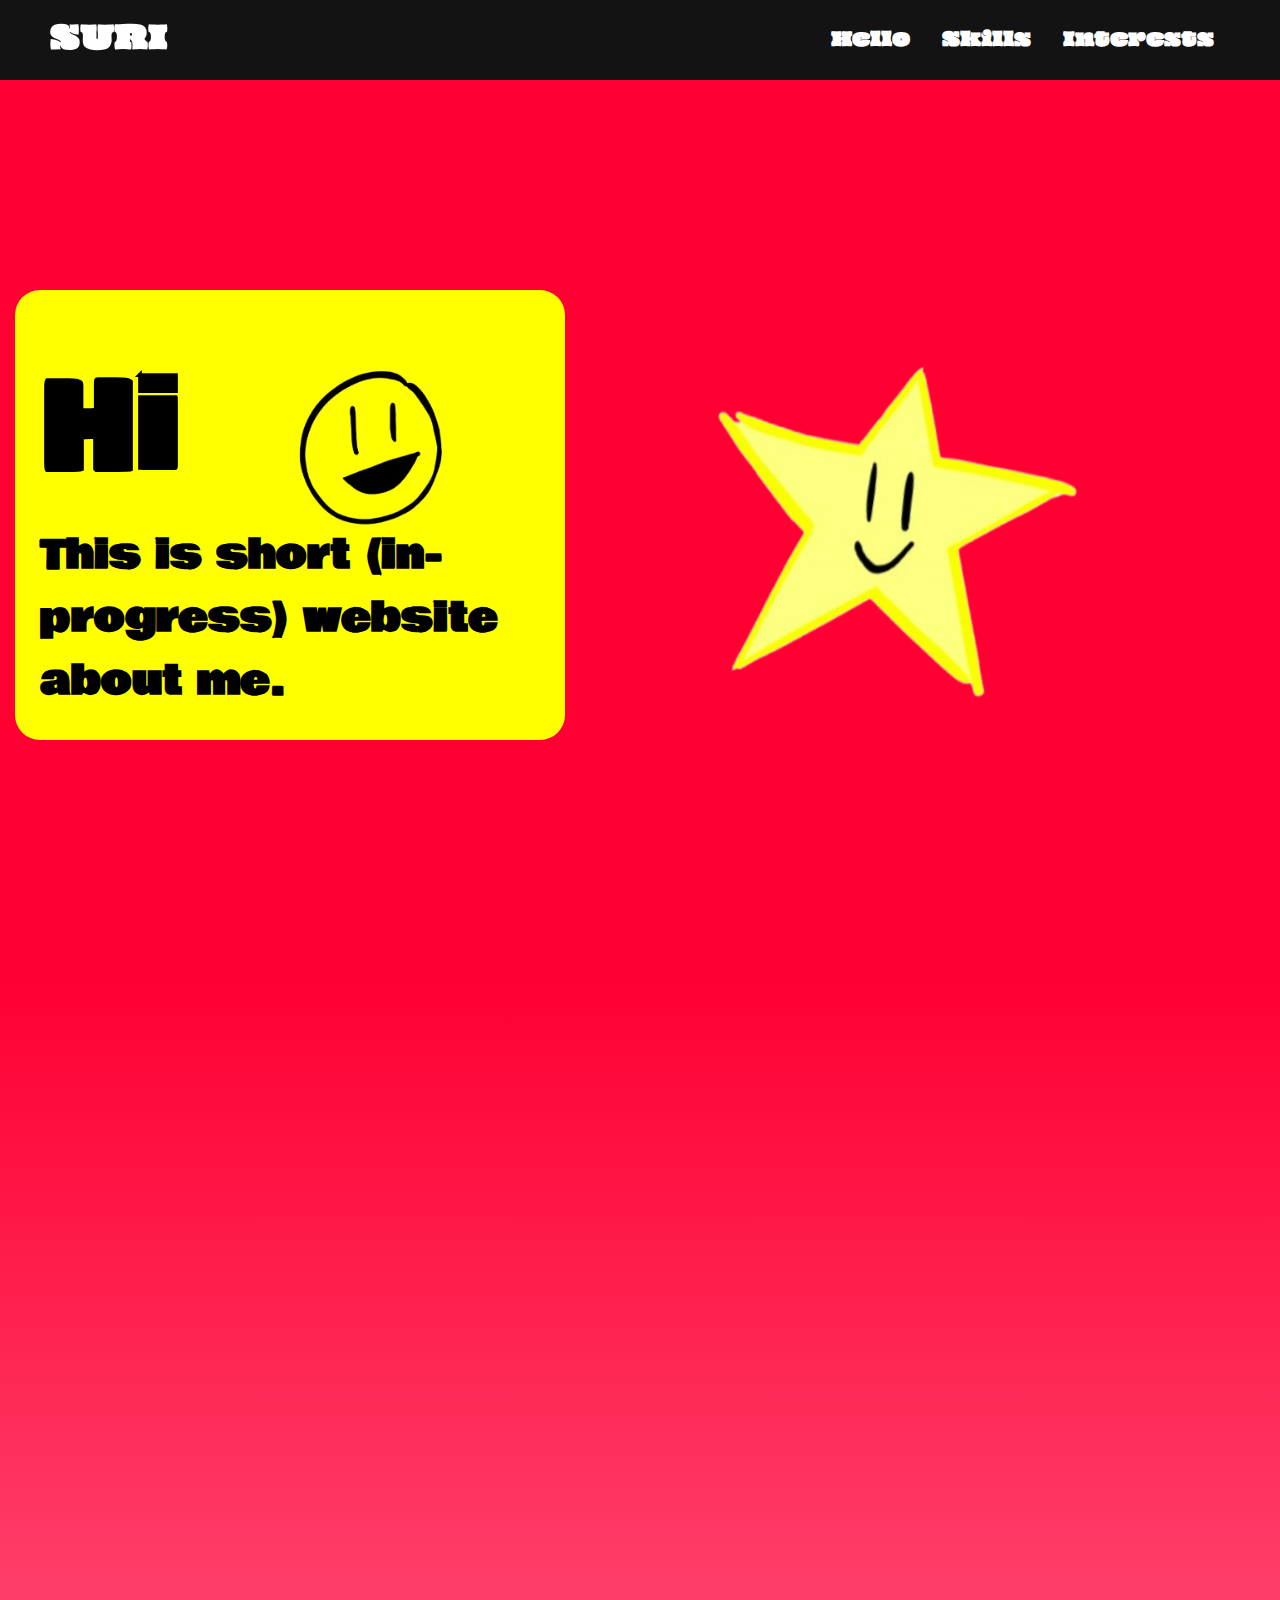
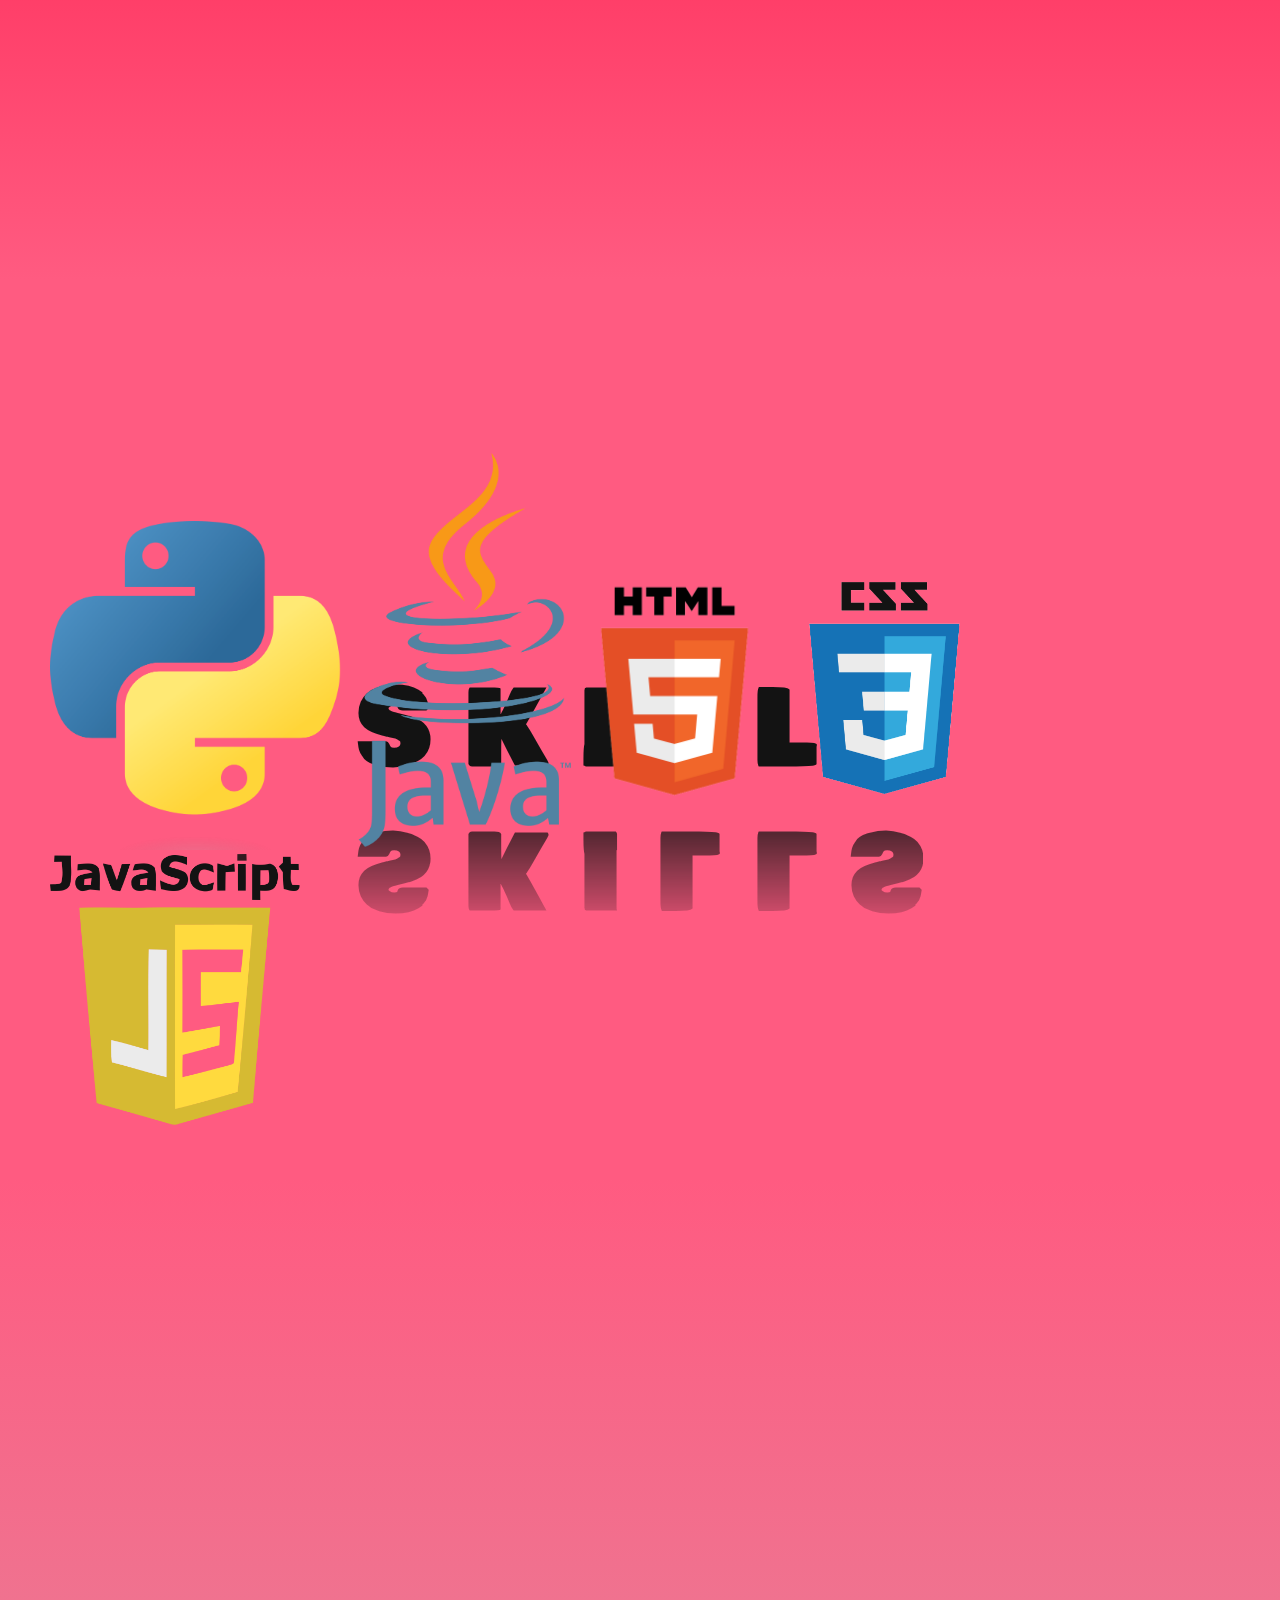
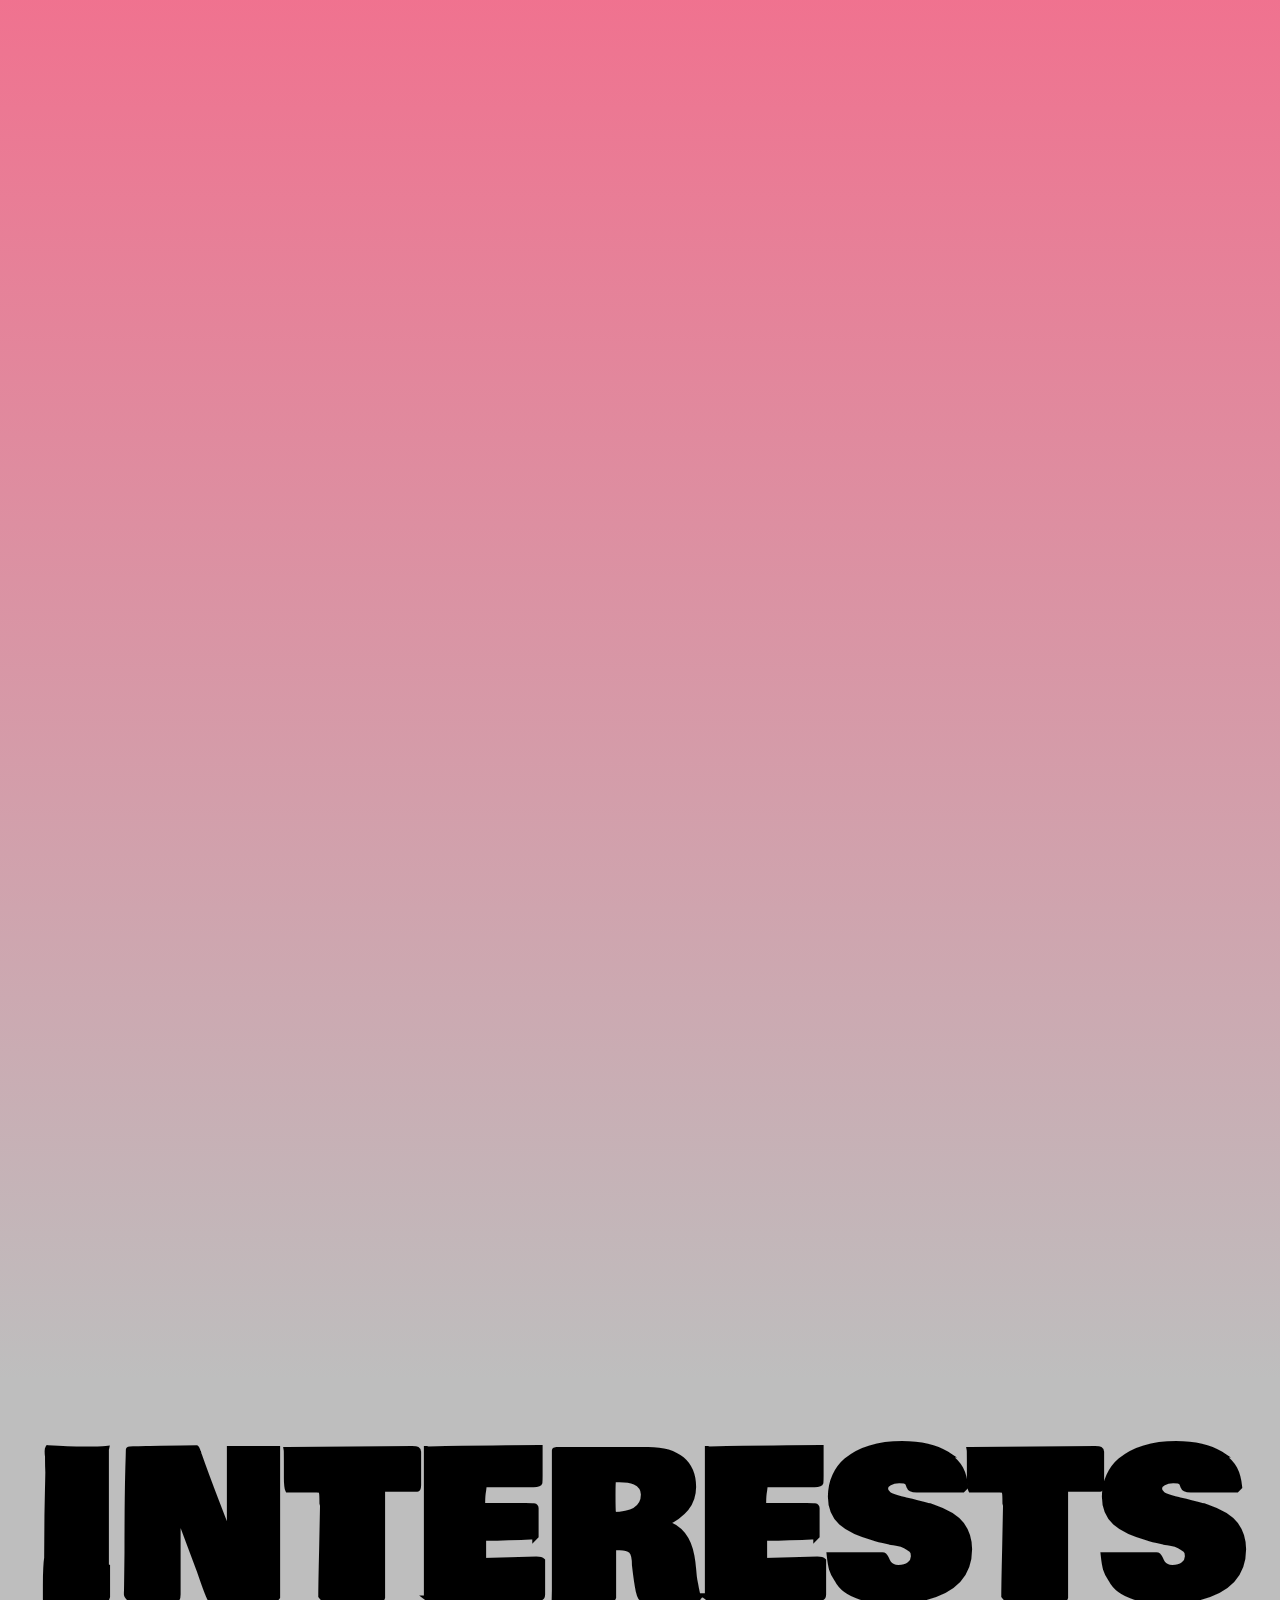
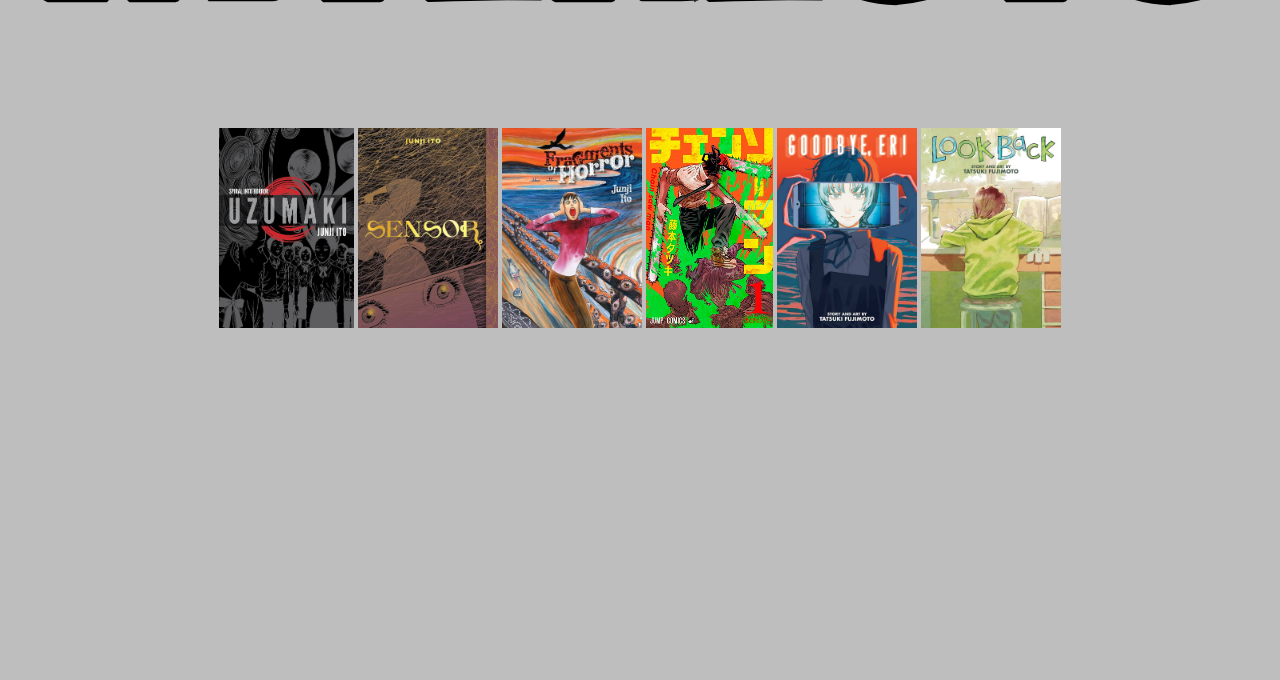
==== index.html @ 4de98cca "Add files via upload" ====
<!DOCTYPE html>
<html lang="en">
<head>
    <meta charset="UTF-8">
    <meta name="viewport" content="width=device-width, initial-scale=1.0">
    <title>Suri Tian</title>
    
    <link rel="stylesheet" href="styles.css">
    <link rel="preconnect" href="https://fonts.googleapis.com">
    <link rel="preconnect" href="https://fonts.gstatic.com" crossorigin>
    <link href="https://fonts.googleapis.com/css2?family=Oi&display=swap" rel="stylesheet">

    <link rel="preconnect" href="https://fonts.googleapis.com">
    <link rel="preconnect" href="https://fonts.gstatic.com" crossorigin>
    <link href="https://fonts.googleapis.com/css2?family=Bowlby+One&family=Oi&display=swap" rel="stylesheet">

    <link rel="">

</head>
<body>
    <nav class="navbar">
        <div class="navbar__container">
            <a href="#Hello" id="navbar__logo">SURI</a>
            <div class="navbar__toggle" id="mobile-menu">
                <span class="bar"></span>
                <span class="bar"></span>
                <span class="bar"></span>
            </div>
            <ul class="navbar__menu">
                <li class="navbar__item">
                    <a href="#Hello" class="navbar__links">Hello</a>
                </li>
                <li class="navbar__item">
                    <a href="#Skills" class="navbar__links">Skills</a>
                </li>
                <li class="navbar__item">
                    <a href="#Interests" class="navbar__links">Interests</a>
                </li>
                <!--<li class="navbar__btn">
                    <a href="/" class="button"> Sign Up </a>
                </li>-->
            </ul>
        </div>
    </nav>

    <!--- Hero Section -->
    <div class="main">
        <!--<div class="main__container">
            <div class="main__content">
                <h1>SURI TIAN</h1>
                <h2>Technology</h2>
                <p>See what makes that thing different.</p>
                <button class="mainbtn"><a href="/"> Get Started</a></button>
            </div>
            <div class="main__img--container">
                <img src="images/pic1.svg" alt="pic" id="main__img">
            </div>
        </div>-->
        
        <section class="section" id="Hello">
            <div id="about-me">
                <h1>Hi</h1>
                <h6>This is short (in-progress) website about me.</h6>
                <img id="smiley" src="./images/Smiley.png" style="height:200px;">
            </div>

            <!--<div id="my-picture">
                <img id="starry" src="./images/starry.png">
            </div>-->

            <img id="my-picture2" src="./images/coloredstar.png">
        </section>

        <section class="transition" id="transition-1">
        </section>

        <section class="section" id="Skills">
            <div class="header">
                <div class="waviy">
                    <span style="--i:1">S</span>
                    <span style="--i:2">K</span>
                    <span style="--i:3">I</span>
                    <span style="--i:4">L</span>
                    <span style="--i:5">L</span>
                    <span style="--i:6">S</span>
                </div>
            </div>

            <div id="logos">
                <img id="one" src="./images/Python.png" alt="Python Logo" style="width: 300px;">
                <img id="two" src="./images/Java.png" alt="Java Logo" style="height: 400px;">
                <img id="three" src="./images/HTML.png" alt="HTML and CSS Logo" style="width:200px;">
                <img id="four" src="./images/CSS.png" alt="HTML and CSS Logo" style="width:200px;">
                <img id="five" src="./images/Javascript.png" alt="Javascript Logo" style="width:250px;">
            </div>

        </section>

        <section class="transition" id="transition-2">
        </section>

        <section class="section" id="Interests">
            <div class="header2">
                <h1>INTERESTS</h1>
            </div>

            <div id="manga">
                <img src="./images/Uzumaki.jpg" style="height: 200px;">
                <img src="./images/Sensor.jpg" style="height: 200px;">
                <img src="./images/Fragments of Horror.jpg" style="height: 200px;">
                <img src="./images/Chainsawman.jpg" style="height: 200px;">
                <img src="./images/Goodbye, Eri.jpg" style="height: 200px;">
                <img src="./images/Look Back.jpg" style="height: 200px;">  
            </div>
        </section>
    </div>

    <script src="app.js"></script>
</body>
</html>
---- styles.css ----
* {
    box-sizing: border-box;
    margin: 0;
    padding: 0;
}

.navbar {
    background: #131313;
    height: 80px;
    display: flex;
    justify-content: center;
    align-items: center;
    font-size: 1.2rem;
    position: sticky;
    top: 0;
    z-index: 999; /*3d stacking*/
    font-family: 'Oi', 'Bowlby One',sans-serif;
}

.navbar__container {
    display: flex;
    justify-content: space-between;
    height: 80px;
    z-index: 1;
    width: 100%;
    max-width: 1300px;
    margin: 0 auto;
    padding: 0 50px; /*first up/down, right/left*/
}

#navbar__logo {
    background-color: #fff;
    /*background-image: linear-gradient(to top, #ff0844 0%, #ffb199 100%);*/
    background-size: 100%;
    -webkit-background-clip: text;
    -moz-background-clip: text;
    -webkit-text-fill-color: transparent;
    -moz-text-fill-color: transparent;
    display: flex;
    align-items: center;
    cursor: pointer;
    text-decoration: none;
    font-size: 2rem;
}

.fa-gem {
    margin-right: 0.5rem;
}

.navbar__menu {
    display: flex;
    align-items: center;
    list-style: none;
    text-align: center;
}

.navbar__item {
    height: 80px;
}

.navbar__links {
    color: #fff;
    display: flex;
    align-items: center;
    justify-content: center;
    text-decoration: none;
    padding: 0 1rem;
    height: 100%;
}

.navbar__btn {
    display: flex;
    justify-content: center;
    align-items: center;
    padding: 0 1rem;
    width: 100%;
}

.button {
    display: flex;
    justify-content: center;
    align-items: center;
    text-decoration: none;
    padding: 10px 20px;
    height: 100%;
    width: 100%;
    border: none;
    outline: none;
    border-radius: 4px;
    background: #f77062;
    color: #fff;
}

.button:hover { /*KNOW TO USE THIS, COULD BE USEFUL*/
    background: #4837ff;
    transition: all 0.3s ease;
}

.navbar__links:hover {
    color:#f77062;
    transition: all 0.3s ease;
}

@media screen and (max-width: 960px) { /*second part is when it happens*/
    .navbar__container {
        display: flex;
        justify-content: space-between;
        height: 80px;
        z-index: 1;
        width: 100%;
        max-width: 1300px;
        padding: 0;
    }

    .navbar__menu {
        display: grid;
        grid-template-columns: auto;
        margin: 0;
        width: 100%;
        position: absolute;
        /*top: -1000px;
        opacity: 0;*/
        transition: all 0.5s ease;
        height: 50vh;
        z-index: -1; 
        background: #131313;
    }

    .navbar__menu.active{
        background: #131313;
        top: 100%;
        opacity: 1;
        transition: all 0.5s ease;
        z-index: 99;
        height: 50vh;
        font-size: 1.6rem;
    }

    #navbar__logo {
        padding-left: 25px;
    }

    .navbar__toggle.bar{
        width: 25px;
        height: 3px;
        margin: 5px auto;
        transition: all 0.3s ease-in-out;
        background: #fff;
    }

    .navbar__item{
        width: 100%;
    }

    .navbar__links{
        text-align: center;
        padding: 2rem;
        width: 100%;
        display: table;
    }

    #mobile-menu {
        position: absolute;
        top: 20%;
        right: 5%;
        transform: translate(5%, 20%);
    }

    .navbar__btn {
        padding-bottom: 2rem;
    }

    .button{
        display: flex;
        justify-content: center;
        align-items: center;
        width: 80%;
        margin: 0;
    }

    .navbar__toggle .bar{
        display: block;
        cursor: pointer;
    }

    #mobile-menu.is-active .bar:nth-child(2) {
        opacity: 0;
    }

    #mobile-menu.is-active .bar:nth-child(1) {
        tranform: translateY(8px) rotate(45deg);
    }

    #mobile-menu.is-active .bar:nth-child(3) {
        tranform: translateY(-8px) rotate(-45deg);
    }
}

.section {
    height: 100vh;
    display: flex;
    justify-content: center;
    align-items: center;
}

.section-inner {
    padding: 3rem;
}

#Hello {
    background: #ff0033;
}

#Skills {
    background: #ff5b81;
}

#Interests {
    background: #bebebe;
}


.transition {
    height: 100vh;
}

#transition-1 {
    background: linear-gradient(#ff0033, #ff5b81);
}

#transition-2 {
    height:200vh;
    background: linear-gradient(#ff5b81, #bebebe);
}

#about-me {
    font-family: 'Bowlby One', sans-serif;
    position: relative;
    border-radius: 25px;
    padding: 45px;
    padding-left: 25px;
    width: 550px;
    height: 450px;
    border: 0px;
    background-color: yellow;
    right: 350px;
    bottom: 15px;
    font-size: 60px;
    cursor: pointer; /*is this needed?*/
    -webkit-transition-property: all;
    -webkit-transition-duration: 0.3s;
    -webkit-animation-timing-function: ease;
}

#about-me:hover {
    transform: scale(1.2);
}

.header {
    font-family: 'Bowlby One';
    font-size: 100px;
}

#my-picture {
    position: absolute;
    right: 250px;
    height: 500px;
    width: 300px; 
    border-radius: 20px;
    background-color: #fff;
    transform: rotate(10deg);
    cursor: pointer; /*is this needed?*/
    -webkit-transition-property: all;
    -webkit-transition-duration: 0.3s;
    -webkit-animation-timing-function: ease;
}

#my-picture:hover {
    transform: scale(1.2);
}

#my-picture2 {
    position: absolute;
    right: 200px;
    height: 400px;
    width: 400px; 
    transform: rotate(10deg);
    cursor: pointer; /*is this needed?*/
    -webkit-transition-property: all;
    -webkit-transition-duration: 0.3s;
    -webkit-animation-timing-function: ease;
}

#my-picture2:hover {
    transform: scale(1.2);
}

#logos{
    position: absolute;
    top: 2000px;
    padding:50px;
}

#smiley {
    position:relative;
    bottom: 350px;
    left:200px;
}

#starry {
    position:absolute;
    right:-90px;
    height: 390px;
    bottom:50px;
}

#one{
    -webkit-transition-property: all;
    -webkit-transition-duration: 0.3s;
    -webkit-animation-timing-function: ease;
}

#one:hover {
    transform: scale(1.2);
}

#two{
    -webkit-transition-property: all;
    -webkit-transition-duration: 0.3s;
    -webkit-animation-timing-function: ease;
}

#two:hover {
    transform: scale(1.2);
}

#three{
    -webkit-transition-property: all;
    -webkit-transition-duration: 0.3s;
    -webkit-animation-timing-function: ease;
}

#three:hover {
    transform: scale(1.2);
}

#four{
    -webkit-transition-property: all;
    -webkit-transition-duration: 0.3s;
    -webkit-animation-timing-function: ease;
}

#four:hover {
    transform: scale(1.2);
}

#five{
    -webkit-transition-property: all;
    -webkit-transition-duration: 0.3s;
    -webkit-animation-timing-function: ease;
}

#five:hover {
    transform: scale(1.2);
}

.waviy{
    position:relative;
    -webkit-box-reflect: below -20px linear-gradient(transparent, rgba(0,0,0.2));
    font-weight: bolder;
}

.waviy span{
    position:relative;
    display:inline-block;
    color: #131313;
    text-transform: uppercase;
    animation: waviy 1s infinite;
    animation-delay: calc(.1s*var(--i));
}

@keyframes waviy {
    0%,40%,100%{
        transform: translateY(0);
    } 
    20%{
        transform: translateY(-20px);
    }
}

#manga {
    position: absolute;
}

.header2 {
    font-family: 'Bowlby One';
    font-size: 100px;
    position: relative;
    bottom:300px;
}
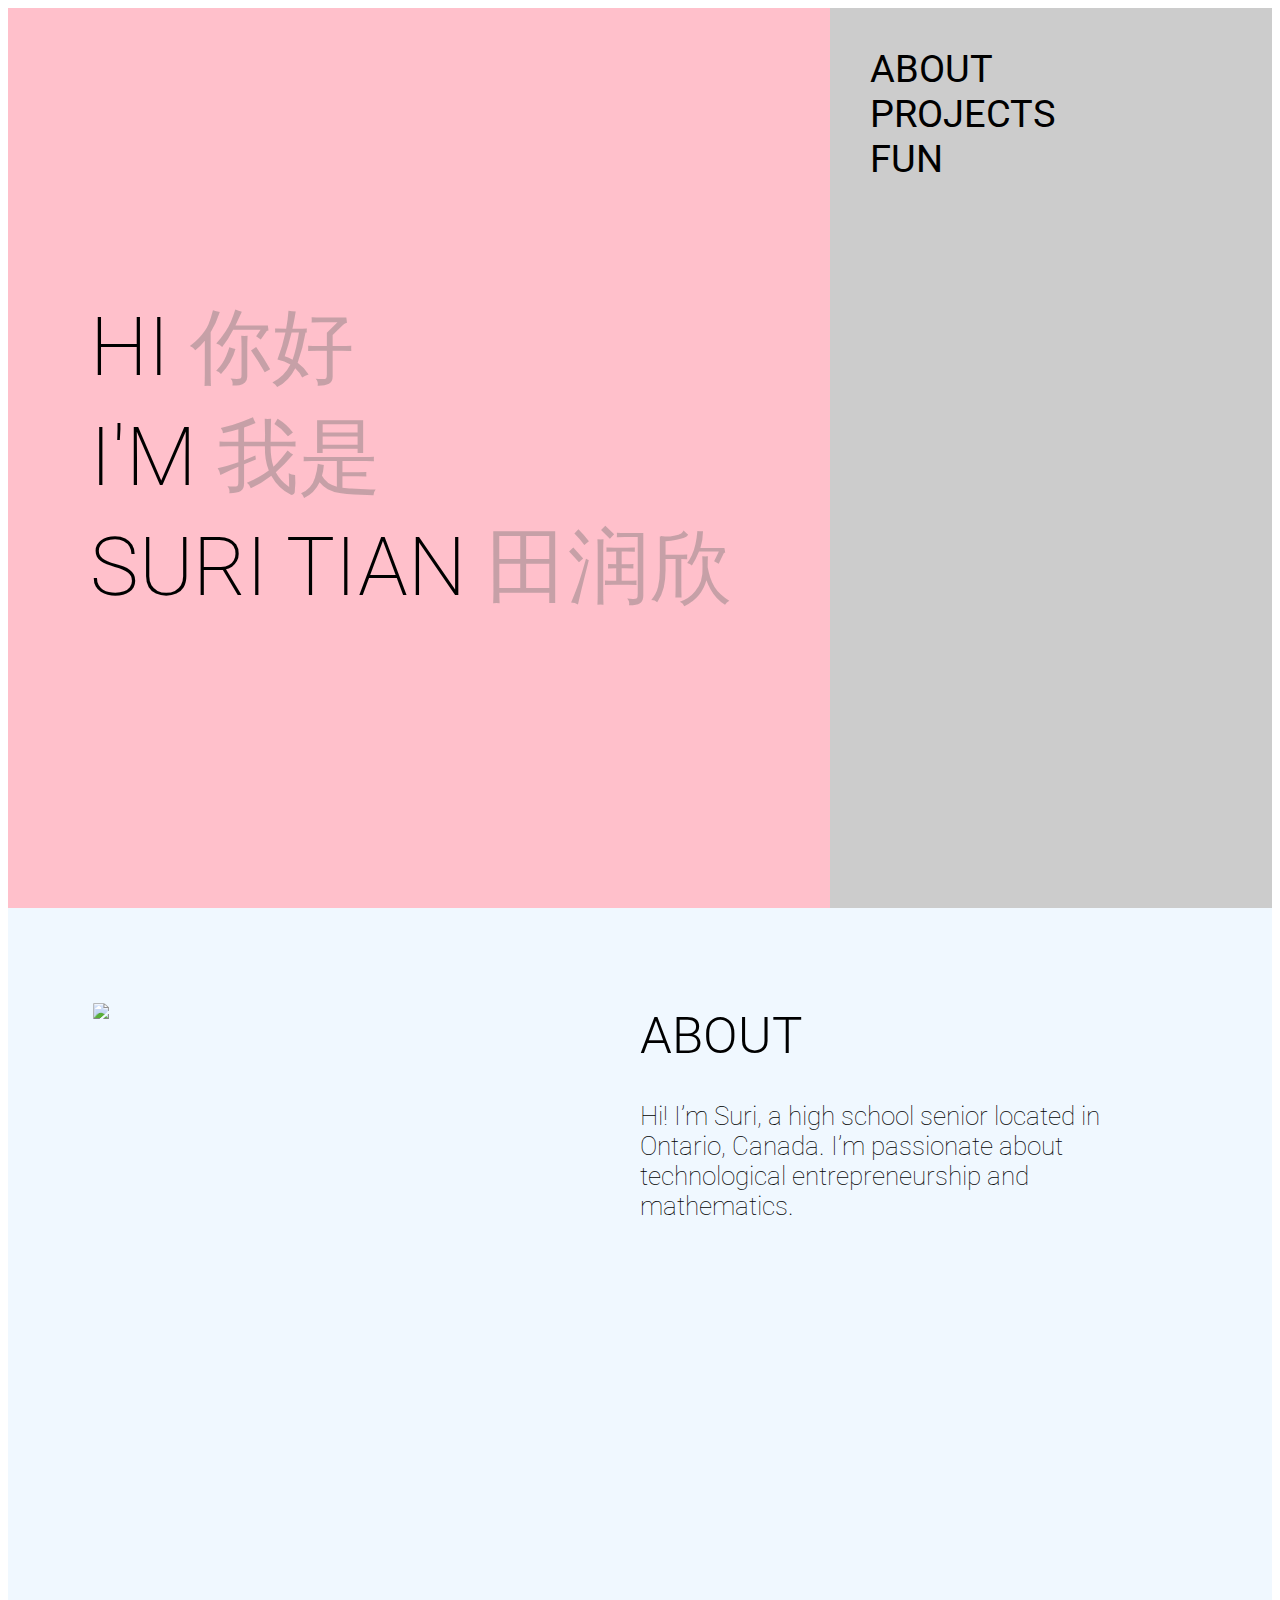
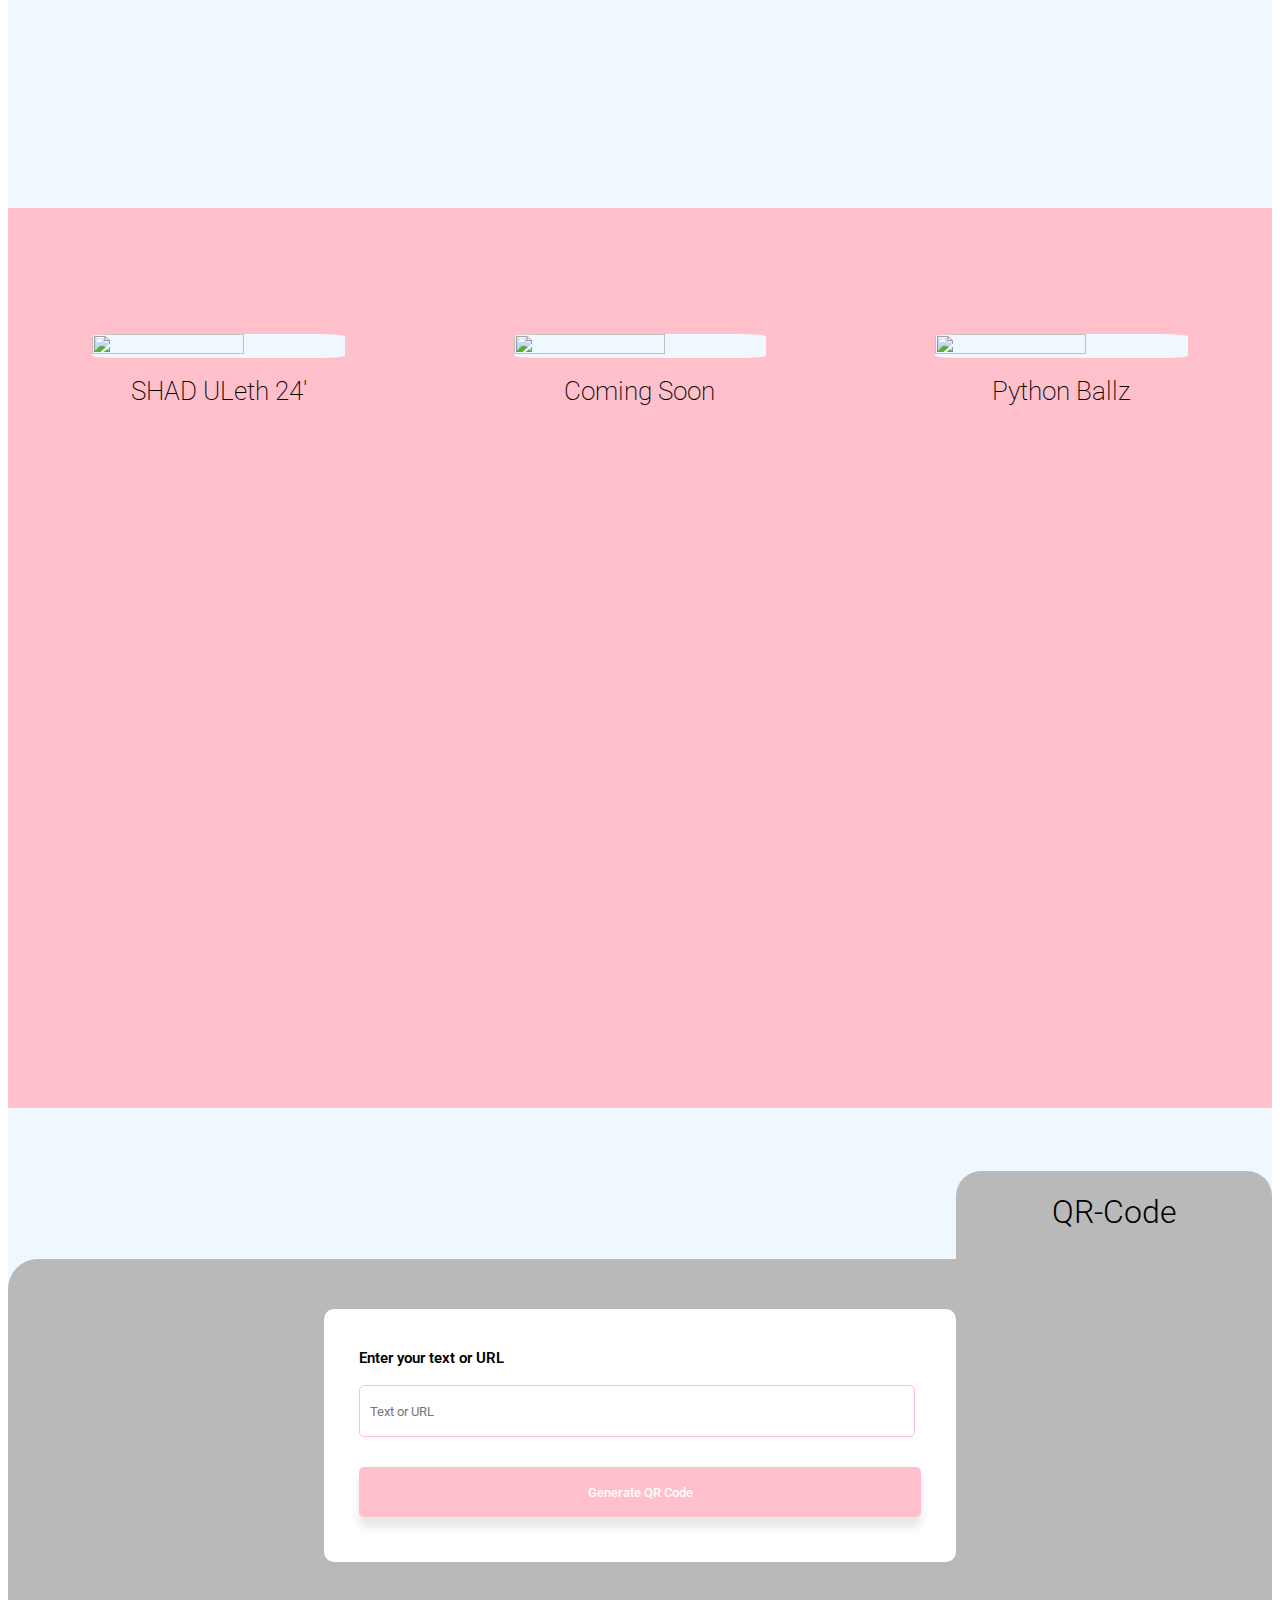
==== commit 523d3bbd: "Add files via upload" ====
--- a/index.html
+++ b/index.html
@@ -4,117 +4,101 @@
     <meta charset="UTF-8">
     <meta name="viewport" content="width=device-width, initial-scale=1.0">
     <title>Suri Tian</title>
-    
-    <link rel="stylesheet" href="styles.css">
-    <link rel="preconnect" href="https://fonts.googleapis.com">
-    <link rel="preconnect" href="https://fonts.gstatic.com" crossorigin>
-    <link href="https://fonts.googleapis.com/css2?family=Oi&display=swap" rel="stylesheet">
+    <link rel="stylesheet" href="style.css">
 
     <link rel="preconnect" href="https://fonts.googleapis.com">
     <link rel="preconnect" href="https://fonts.gstatic.com" crossorigin>
-    <link href="https://fonts.googleapis.com/css2?family=Bowlby+One&family=Oi&display=swap" rel="stylesheet">
-
-    <link rel="">
-
+    <link href="https://fonts.googleapis.com/css2?family=Bowlby+One&family=Oi&family=Poppins:ital,wght@0,100;0,200;0,300;0,400;0,500;0,600;0,700;0,800;0,900;1,100;1,200;1,300;1,400;1,500;1,600;1,700;1,800;1,900&family=Roboto:ital,wght@0,100;0,300;0,400;0,500;0,700;0,900;1,100;1,300;1,400;1,500;1,700;1,900&display=swap" rel="stylesheet">
 </head>
 <body>
-    <nav class="navbar">
-        <div class="navbar__container">
-            <a href="#Hello" id="navbar__logo">SURI</a>
-            <div class="navbar__toggle" id="mobile-menu">
-                <span class="bar"></span>
-                <span class="bar"></span>
-                <span class="bar"></span>
-            </div>
-            <ul class="navbar__menu">
-                <li class="navbar__item">
-                    <a href="#Hello" class="navbar__links">Hello</a>
+    <div class="row" id="intro">
+        <div class="column left" id="intro-text">
+            <h1>HI <span class="chinese">你好</span><br>I'M <span class="chinese">我是</span><br>SURI TIAN <span class="chinese">田润欣</span></h1>
+        </div>
+        
+        <div class="column right" id="intro-menu">
+            <ul>
+                <li>
+                    <a href="#about-me">ABOUT</a>
                 </li>
-                <li class="navbar__item">
-                    <a href="#Skills" class="navbar__links">Skills</a>
+                <li>
+                    <a href="#projects">PROJECTS</a>
                 </li>
-                <li class="navbar__item">
-                    <a href="#Interests" class="navbar__links">Interests</a>
+                <li>
+                    <a href="#fun">FUN</a>
                 </li>
-                <!--<li class="navbar__btn">
-                    <a href="/" class="button"> Sign Up </a>
-                </li>-->
             </ul>
         </div>
-    </nav>
-
-    <!--- Hero Section -->
-    <div class="main">
-        <!--<div class="main__container">
-            <div class="main__content">
-                <h1>SURI TIAN</h1>
-                <h2>Technology</h2>
-                <p>See what makes that thing different.</p>
-                <button class="mainbtn"><a href="/"> Get Started</a></button>
-            </div>
-            <div class="main__img--container">
-                <img src="images/pic1.svg" alt="pic" id="main__img">
-            </div>
-        </div>-->
-        
-        <section class="section" id="Hello">
-            <div id="about-me">
-                <h1>Hi</h1>
-                <h6>This is short (in-progress) website about me.</h6>
-                <img id="smiley" src="./images/Smiley.png" style="height:200px;">
-            </div>
-
-            <!--<div id="my-picture">
-                <img id="starry" src="./images/starry.png">
-            </div>-->
-
-            <img id="my-picture2" src="./images/coloredstar.png">
-        </section>
-
-        <section class="transition" id="transition-1">
-        </section>
-
-        <section class="section" id="Skills">
-            <div class="header">
-                <div class="waviy">
-                    <span style="--i:1">S</span>
-                    <span style="--i:2">K</span>
-                    <span style="--i:3">I</span>
-                    <span style="--i:4">L</span>
-                    <span style="--i:5">L</span>
-                    <span style="--i:6">S</span>
-                </div>
-            </div>
-
-            <div id="logos">
-                <img id="one" src="./images/Python.png" alt="Python Logo" style="width: 300px;">
-                <img id="two" src="./images/Java.png" alt="Java Logo" style="height: 400px;">
-                <img id="three" src="./images/HTML.png" alt="HTML and CSS Logo" style="width:200px;">
-                <img id="four" src="./images/CSS.png" alt="HTML and CSS Logo" style="width:200px;">
-                <img id="five" src="./images/Javascript.png" alt="Javascript Logo" style="width:250px;">
-            </div>
-
-        </section>
-
-        <section class="transition" id="transition-2">
-        </section>
-
-        <section class="section" id="Interests">
-            <div class="header2">
-                <h1>INTERESTS</h1>
-            </div>
-
-            <div id="manga">
-                <img src="./images/Uzumaki.jpg" style="height: 200px;">
-                <img src="./images/Sensor.jpg" style="height: 200px;">
-                <img src="./images/Fragments of Horror.jpg" style="height: 200px;">
-                <img src="./images/Chainsawman.jpg" style="height: 200px;">
-                <img src="./images/Goodbye, Eri.jpg" style="height: 200px;">
-                <img src="./images/Look Back.jpg" style="height: 200px;">  
-            </div>
-        </section>
     </div>
 
-    <script src="app.js"></script>
+    <div class="about-me" id="about-me">
+        <div class="about-me-content one">
+            <img id="pink-door" src="/img/pink-door.png">
+        </div>
+
+        <div class="about-me-content two" id="about-me-text">
+            <h1>ABOUT</h1>
+            <h2>Hi! I’m Suri, a high school senior located in Ontario, Canada. I’m passionate about technological entrepreneurship and mathematics.</h2>
+        </div>
+
+        <div class="collections"></div>
+    </div>
+
+    <div class="projects" id="projects">
+        <div class="project-type zephyrblade">
+            <img id="project-img" src="/img/pink-turbine-1.jpg">
+            <h1>SHAD ULeth 24'</h1>
+        </div>
+        <div class="project-type video-game">
+            <img id="project-img" src="/img/loading.png">
+            <h1>Coming Soon</h1>
+        </div>
+        <div class="project-type ball">
+            <img id="project-img" src="/img/python.jfif">
+            <h1>Python Ballz</h1>
+        </div>
+    </div>
+
+    <div class="fun" id="fun">
+        <div class="folder-tag">
+            <h1>QR-Code</h1>
+        </div>
+
+        <div class="folder">
+            <div class="qr-code">
+                <p>Enter your text or URL</p>
+                <input type="text" placeholder="Text or URL" id="qrText">
+            
+                <div id="imgBox">
+                    <img src="" id="qrImage">
+                </div>
+            
+                <button onclick="generateQR()">Generate QR Code</button>
+            </div>
+        </div>
+
+
+
+
+        
+        <!--
+        <div class="qr-code">
+            <p>Enter your text or URL</p>
+            <input type="text" placeholder="Text or URL" id="qrText">
+        
+            <div id="imgBox">
+                <img src="" id="qrImage">
+            </div>
+        
+            <button onclick="generateQR()">Generate QR Code</button>
+        
+        </div>
+        <div class="to-do-list"></div>
+        -->
+
+    </div>
+
+
+    <script src="script.js"></script>
 </body>
 </html>--- a/style.css
+++ b/style.css
@@ -0,0 +1,230 @@
+*{
+    font-family: 'Roboto';
+}
+
+.row{
+    background: rgba(128, 128, 128, 0.405);
+    height:100vh;
+}
+
+.column{
+    float:left;
+}
+
+.left{
+    width:65%;
+    background-color: pink;
+    font-size: 3.2vw;
+    height: 100%;
+    align-content: center;
+}
+
+.left h1{
+    padding:10%;
+    font-weight: 200; 
+}
+
+.right{
+    background-image: url("/img/pink-cloud.jpg");
+    height:100%;
+    width:35%;
+}
+
+.right ul{
+    list-style:none !important;
+    font-size: 3vw;
+}
+
+.right a{
+    text-decoration: none;
+    color: black;
+}
+
+.right a:hover{
+    color: pink;
+}
+
+.chinese{
+    color: rgba(115, 115, 115, 0.403);
+}
+
+.about-me{
+    background-color: aliceblue;
+    height: 100vh;
+}
+
+.about-me-content{
+    float:left;
+    padding-top: 10px;
+}
+
+.one{
+    width:45%;
+}
+
+.two{
+    width:55%;
+    justify-content: center;
+    align-content: center;
+}
+
+#pink-door{
+    border-radius:25%;
+    padding:15%;
+    width:60%;
+    justify-content: center;
+}
+
+#about-me-text{
+    width:40%;  
+    padding-left: 5%; 
+    padding-top: 5%;
+    align-items: center;
+}
+
+#about-me-text h1{
+    font-weight: 300;
+    font-size: 4vw;
+}
+
+#about-me-text h2{
+    border-radius: 10%;
+    font-size: 2vw;
+    justify-content: center;
+    font-weight: 100;
+}
+
+.projects{
+    background-color: pink;
+    height: 100vh;
+}
+
+.project-type{
+    float:left;
+    width:33.33%;
+    padding-top: 10%;
+}
+
+/*VERY IMPORTANT - you gotta clear float after columns*/
+.projects:after{
+    content: "";
+    display: table;
+    clear: both;
+}
+
+.project-type h1{
+    text-align: center;
+    font-size: 2vw;
+    font-weight: 200;
+}
+
+#project-img{
+    background-color: aliceblue;
+    width: 60%;
+    height: 60%;
+    border-radius: 10%;
+    margin-left: 20%;
+    object-fit: cover;
+
+}
+
+
+
+
+
+/*FIX THIS SECTION SOON*/
+
+
+.fun{
+    height: 100vh;
+    background-color: aliceblue;
+    display: flex;
+    flex-direction: column;
+}
+
+
+.folder{
+    height:85%;
+    background-color: rgb(185, 185, 185);
+    margin-top: auto;
+    border-radius: 30px 0 0 0;
+}
+
+
+.folder-tag{
+    height:10%;
+    width:25%;
+    background-color: bisque;
+    margin-top: 5%;
+    margin-left: auto; 
+    margin-right: 0;
+    border-radius: 25px 25px 0 0;
+    background-color: rgb(185, 185, 185);
+}
+
+.folder-tag h1{
+    text-align: center;
+    font-weight: 300;
+}
+
+
+/*QR-CODE SECTION*/
+
+.qr-code{
+    margin-right:auto;
+    margin-left: auto;
+    margin-top: 50px;
+    width: 50%;
+    padding: 25px 35px;
+    background: #fff;
+    border-radius: 10px;
+    box-sizing: border-box;
+}
+
+.qr-code p{
+    font-weight: 600;
+    font-size: 15px;
+    margin-bottom: 8px;
+}
+
+.qr-code input{
+    width:95%;
+    height: 30px;
+    border: 1px solid pink;
+    outline: 0;
+    padding: 10px;
+    margin: 10px 0 10px;
+    border-radius: 5px;
+}
+
+.qr-code button{
+    width: 100%;
+    height: 50px;
+    background: pink;
+    color: #fff;
+    border:0;
+    outline:0;
+    border-radius: 5px;
+    box-shadow:0 10px 10px rgba(0,0,0,0.1);
+    cursor: pointer;
+    margin: 20px 0;
+    font-weight: 500;
+}
+
+#imgBox{
+    width:200px;
+    border-radius: 5px;
+    max-height: 0;
+    overflow: hidden;
+    transition: max-height 1s;
+}
+
+#imgBox img{
+    width:100%;
+}
+
+#imgBox.show-img{
+    max-height: 300px;
+    margin:10px auto;
+    border: 1px solid #d1d1d1;
+}
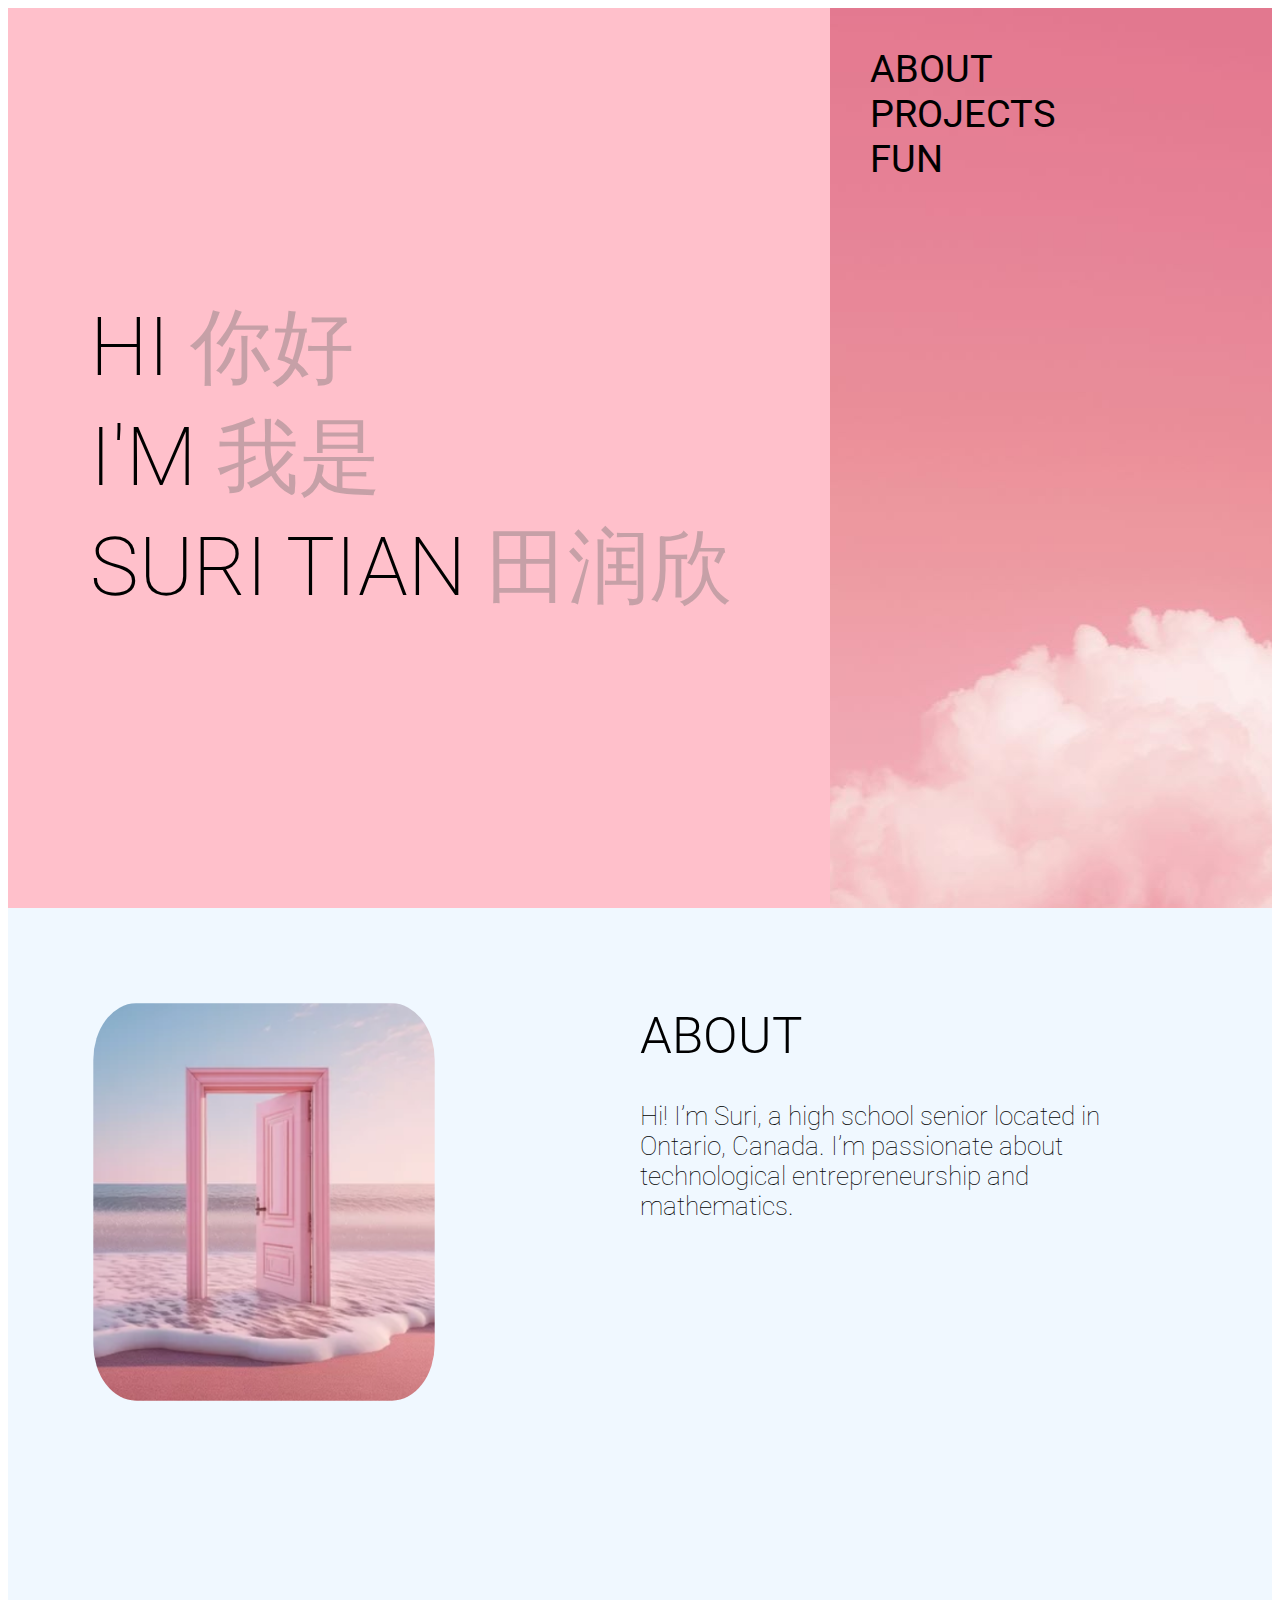
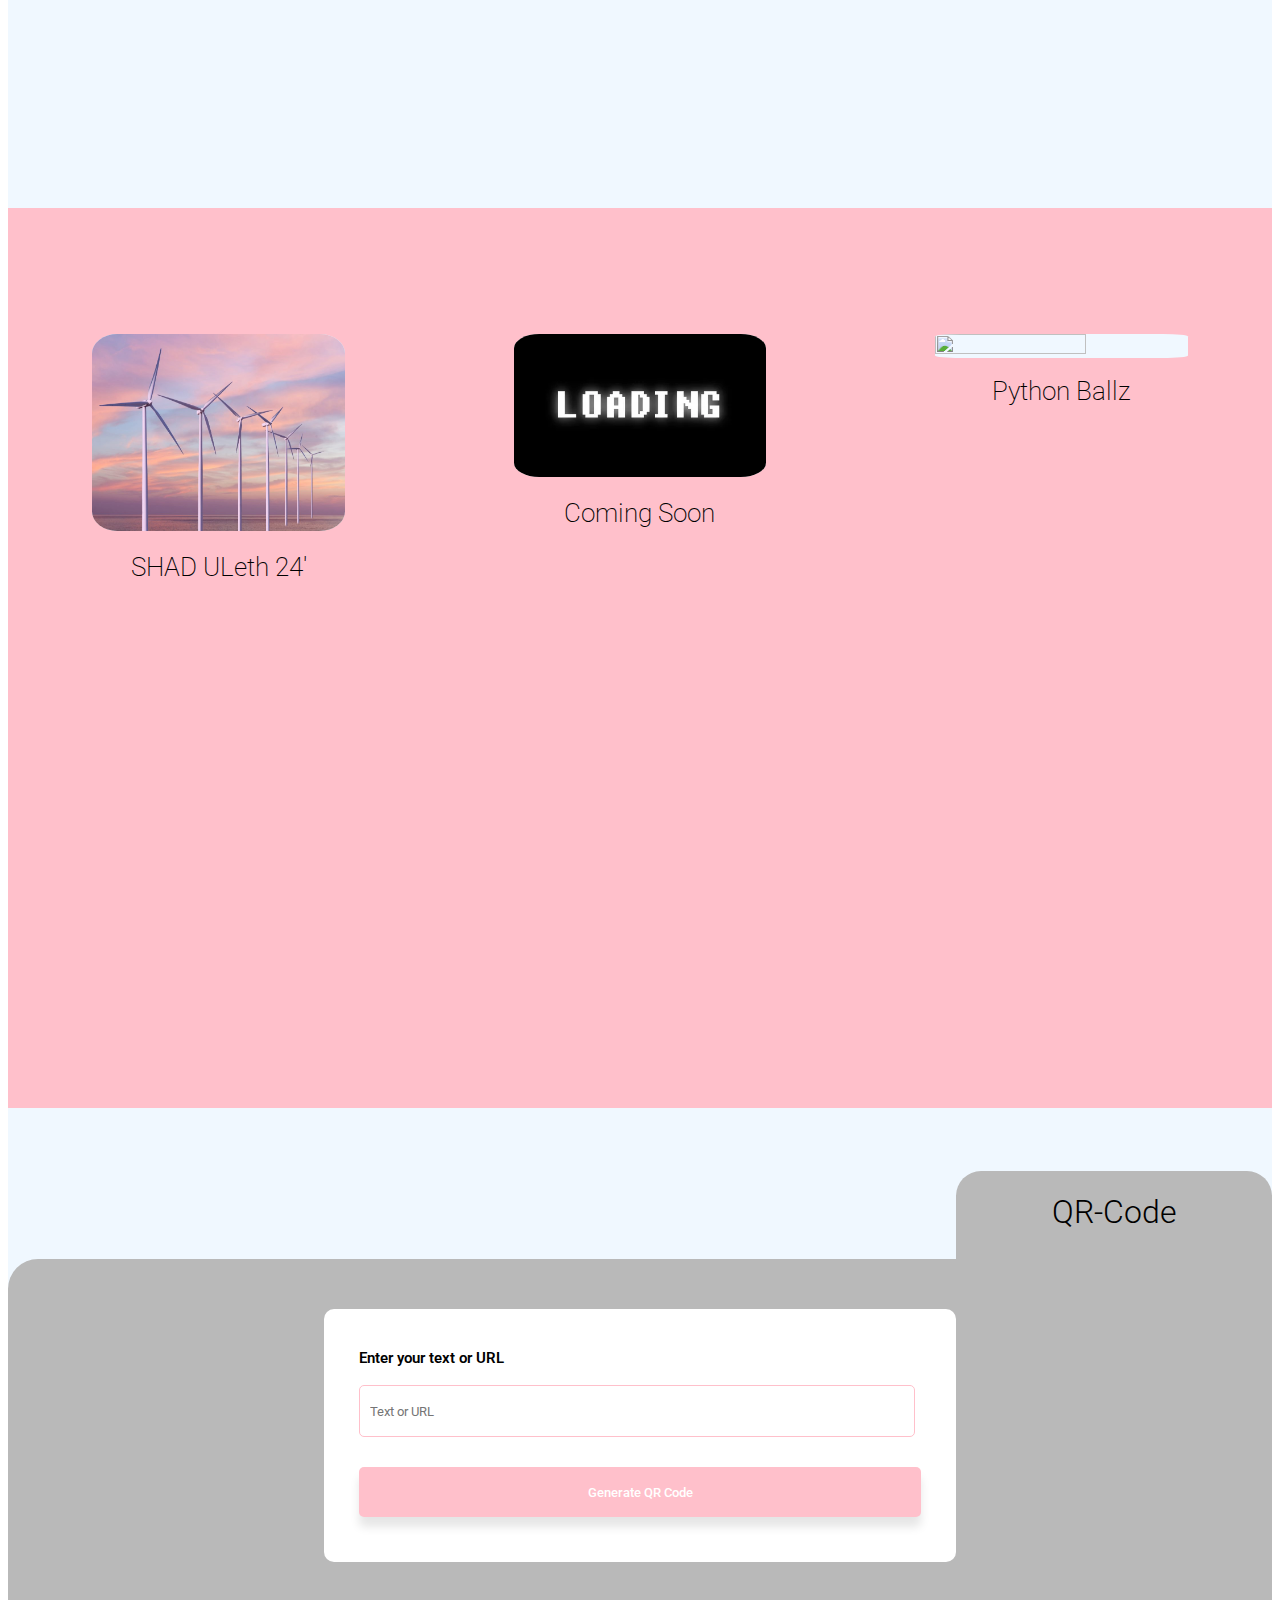
==== commit bbd337d1: "Added Files" ====
--- a/index.html
+++ b/index.html
@@ -1,104 +1,104 @@
-<!DOCTYPE html>
-<html lang="en">
-<head>
-    <meta charset="UTF-8">
-    <meta name="viewport" content="width=device-width, initial-scale=1.0">
-    <title>Suri Tian</title>
-    <link rel="stylesheet" href="style.css">
-
-    <link rel="preconnect" href="https://fonts.googleapis.com">
-    <link rel="preconnect" href="https://fonts.gstatic.com" crossorigin>
-    <link href="https://fonts.googleapis.com/css2?family=Bowlby+One&family=Oi&family=Poppins:ital,wght@0,100;0,200;0,300;0,400;0,500;0,600;0,700;0,800;0,900;1,100;1,200;1,300;1,400;1,500;1,600;1,700;1,800;1,900&family=Roboto:ital,wght@0,100;0,300;0,400;0,500;0,700;0,900;1,100;1,300;1,400;1,500;1,700;1,900&display=swap" rel="stylesheet">
-</head>
-<body>
-    <div class="row" id="intro">
-        <div class="column left" id="intro-text">
-            <h1>HI <span class="chinese">你好</span><br>I'M <span class="chinese">我是</span><br>SURI TIAN <span class="chinese">田润欣</span></h1>
-        </div>
-        
-        <div class="column right" id="intro-menu">
-            <ul>
-                <li>
-                    <a href="#about-me">ABOUT</a>
-                </li>
-                <li>
-                    <a href="#projects">PROJECTS</a>
-                </li>
-                <li>
-                    <a href="#fun">FUN</a>
-                </li>
-            </ul>
-        </div>
-    </div>
-
-    <div class="about-me" id="about-me">
-        <div class="about-me-content one">
-            <img id="pink-door" src="/img/pink-door.png">
-        </div>
-
-        <div class="about-me-content two" id="about-me-text">
-            <h1>ABOUT</h1>
-            <h2>Hi! I’m Suri, a high school senior located in Ontario, Canada. I’m passionate about technological entrepreneurship and mathematics.</h2>
-        </div>
-
-        <div class="collections"></div>
-    </div>
-
-    <div class="projects" id="projects">
-        <div class="project-type zephyrblade">
-            <img id="project-img" src="/img/pink-turbine-1.jpg">
-            <h1>SHAD ULeth 24'</h1>
-        </div>
-        <div class="project-type video-game">
-            <img id="project-img" src="/img/loading.png">
-            <h1>Coming Soon</h1>
-        </div>
-        <div class="project-type ball">
-            <img id="project-img" src="/img/python.jfif">
-            <h1>Python Ballz</h1>
-        </div>
-    </div>
-
-    <div class="fun" id="fun">
-        <div class="folder-tag">
-            <h1>QR-Code</h1>
-        </div>
-
-        <div class="folder">
-            <div class="qr-code">
-                <p>Enter your text or URL</p>
-                <input type="text" placeholder="Text or URL" id="qrText">
-            
-                <div id="imgBox">
-                    <img src="" id="qrImage">
-                </div>
-            
-                <button onclick="generateQR()">Generate QR Code</button>
-            </div>
-        </div>
-
-
-
-
-        
-        <!--
-        <div class="qr-code">
-            <p>Enter your text or URL</p>
-            <input type="text" placeholder="Text or URL" id="qrText">
-        
-            <div id="imgBox">
-                <img src="" id="qrImage">
-            </div>
-        
-            <button onclick="generateQR()">Generate QR Code</button>
-        
-        </div>
-        <div class="to-do-list"></div>
-        -->
-
-    </div>
-
-
-    <script src="script.js"></script>
-</body>
+<!DOCTYPE html>
+<html lang="en">
+<head>
+    <meta charset="UTF-8">
+    <meta name="viewport" content="width=device-width, initial-scale=1.0">
+    <title>Suri Tian</title>
+    <link rel="stylesheet" href="style.css">
+
+    <link rel="preconnect" href="https://fonts.googleapis.com">
+    <link rel="preconnect" href="https://fonts.gstatic.com" crossorigin>
+    <link href="https://fonts.googleapis.com/css2?family=Bowlby+One&family=Oi&family=Poppins:ital,wght@0,100;0,200;0,300;0,400;0,500;0,600;0,700;0,800;0,900;1,100;1,200;1,300;1,400;1,500;1,600;1,700;1,800;1,900&family=Roboto:ital,wght@0,100;0,300;0,400;0,500;0,700;0,900;1,100;1,300;1,400;1,500;1,700;1,900&display=swap" rel="stylesheet">
+</head>
+<body>
+    <div class="row" id="intro">
+        <div class="column left" id="intro-text">
+            <h1>HI <span class="chinese">你好</span><br>I'M <span class="chinese">我是</span><br>SURI TIAN <span class="chinese">田润欣</span></h1>
+        </div>
+        
+        <div class="column right" id="intro-menu">
+            <ul>
+                <li>
+                    <a href="#about-me">ABOUT</a>
+                </li>
+                <li>
+                    <a href="#projects">PROJECTS</a>
+                </li>
+                <li>
+                    <a href="#fun">FUN</a>
+                </li>
+            </ul>
+        </div>
+    </div>
+
+    <div class="about-me" id="about-me">
+        <div class="about-me-content one">
+            <img id="pink-door" src="/img/pink-door.png">
+        </div>
+
+        <div class="about-me-content two" id="about-me-text">
+            <h1>ABOUT</h1>
+            <h2>Hi! I’m Suri, a high school senior located in Ontario, Canada. I’m passionate about technological entrepreneurship and mathematics.</h2>
+        </div>
+
+        <div class="collections"></div>
+    </div>
+
+    <div class="projects" id="projects">
+        <div class="project-type zephyrblade">
+            <img id="project-img" src="/img/pink-turbine-1.jpg">
+            <h1>SHAD ULeth 24'</h1>
+        </div>
+        <div class="project-type video-game">
+            <img id="project-img" src="/img/loading.png">
+            <h1>Coming Soon</h1>
+        </div>
+        <div class="project-type ball">
+            <img id="project-img" src="/img/python.jfif">
+            <h1>Python Ballz</h1>
+        </div>
+    </div>
+
+    <div class="fun" id="fun">
+        <div class="folder-tag">
+            <h1>QR-Code</h1>
+        </div>
+
+        <div class="folder">
+            <div class="qr-code">
+                <p>Enter your text or URL</p>
+                <input type="text" placeholder="Text or URL" id="qrText">
+            
+                <div id="imgBox">
+                    <img src="" id="qrImage">
+                </div>
+            
+                <button onclick="generateQR()">Generate QR Code</button>
+            </div>
+        </div>
+
+
+
+
+        
+        <!--
+        <div class="qr-code">
+            <p>Enter your text or URL</p>
+            <input type="text" placeholder="Text or URL" id="qrText">
+        
+            <div id="imgBox">
+                <img src="" id="qrImage">
+            </div>
+        
+            <button onclick="generateQR()">Generate QR Code</button>
+        
+        </div>
+        <div class="to-do-list"></div>
+        -->
+
+    </div>
+
+
+    <script src="script.js"></script>
+</body>
 </html>--- a/style.css
+++ b/style.css
@@ -1,230 +1,230 @@
-*{
-    font-family: 'Roboto';
-}
-
-.row{
-    background: rgba(128, 128, 128, 0.405);
-    height:100vh;
-}
-
-.column{
-    float:left;
-}
-
-.left{
-    width:65%;
-    background-color: pink;
-    font-size: 3.2vw;
-    height: 100%;
-    align-content: center;
-}
-
-.left h1{
-    padding:10%;
-    font-weight: 200; 
-}
-
-.right{
-    background-image: url("/img/pink-cloud.jpg");
-    height:100%;
-    width:35%;
-}
-
-.right ul{
-    list-style:none !important;
-    font-size: 3vw;
-}
-
-.right a{
-    text-decoration: none;
-    color: black;
-}
-
-.right a:hover{
-    color: pink;
-}
-
-.chinese{
-    color: rgba(115, 115, 115, 0.403);
-}
-
-.about-me{
-    background-color: aliceblue;
-    height: 100vh;
-}
-
-.about-me-content{
-    float:left;
-    padding-top: 10px;
-}
-
-.one{
-    width:45%;
-}
-
-.two{
-    width:55%;
-    justify-content: center;
-    align-content: center;
-}
-
-#pink-door{
-    border-radius:25%;
-    padding:15%;
-    width:60%;
-    justify-content: center;
-}
-
-#about-me-text{
-    width:40%;  
-    padding-left: 5%; 
-    padding-top: 5%;
-    align-items: center;
-}
-
-#about-me-text h1{
-    font-weight: 300;
-    font-size: 4vw;
-}
-
-#about-me-text h2{
-    border-radius: 10%;
-    font-size: 2vw;
-    justify-content: center;
-    font-weight: 100;
-}
-
-.projects{
-    background-color: pink;
-    height: 100vh;
-}
-
-.project-type{
-    float:left;
-    width:33.33%;
-    padding-top: 10%;
-}
-
-/*VERY IMPORTANT - you gotta clear float after columns*/
-.projects:after{
-    content: "";
-    display: table;
-    clear: both;
-}
-
-.project-type h1{
-    text-align: center;
-    font-size: 2vw;
-    font-weight: 200;
-}
-
-#project-img{
-    background-color: aliceblue;
-    width: 60%;
-    height: 60%;
-    border-radius: 10%;
-    margin-left: 20%;
-    object-fit: cover;
-
-}
-
-
-
-
-
-/*FIX THIS SECTION SOON*/
-
-
-.fun{
-    height: 100vh;
-    background-color: aliceblue;
-    display: flex;
-    flex-direction: column;
-}
-
-
-.folder{
-    height:85%;
-    background-color: rgb(185, 185, 185);
-    margin-top: auto;
-    border-radius: 30px 0 0 0;
-}
-
-
-.folder-tag{
-    height:10%;
-    width:25%;
-    background-color: bisque;
-    margin-top: 5%;
-    margin-left: auto; 
-    margin-right: 0;
-    border-radius: 25px 25px 0 0;
-    background-color: rgb(185, 185, 185);
-}
-
-.folder-tag h1{
-    text-align: center;
-    font-weight: 300;
-}
-
-
-/*QR-CODE SECTION*/
-
-.qr-code{
-    margin-right:auto;
-    margin-left: auto;
-    margin-top: 50px;
-    width: 50%;
-    padding: 25px 35px;
-    background: #fff;
-    border-radius: 10px;
-    box-sizing: border-box;
-}
-
-.qr-code p{
-    font-weight: 600;
-    font-size: 15px;
-    margin-bottom: 8px;
-}
-
-.qr-code input{
-    width:95%;
-    height: 30px;
-    border: 1px solid pink;
-    outline: 0;
-    padding: 10px;
-    margin: 10px 0 10px;
-    border-radius: 5px;
-}
-
-.qr-code button{
-    width: 100%;
-    height: 50px;
-    background: pink;
-    color: #fff;
-    border:0;
-    outline:0;
-    border-radius: 5px;
-    box-shadow:0 10px 10px rgba(0,0,0,0.1);
-    cursor: pointer;
-    margin: 20px 0;
-    font-weight: 500;
-}
-
-#imgBox{
-    width:200px;
-    border-radius: 5px;
-    max-height: 0;
-    overflow: hidden;
-    transition: max-height 1s;
-}
-
-#imgBox img{
-    width:100%;
-}
-
-#imgBox.show-img{
-    max-height: 300px;
-    margin:10px auto;
-    border: 1px solid #d1d1d1;
-}
+*{
+    font-family: 'Roboto';
+}
+
+.row{
+    background: rgba(128, 128, 128, 0.405);
+    height:100vh;
+}
+
+.column{
+    float:left;
+}
+
+.left{
+    width:65%;
+    background-color: pink;
+    font-size: 3.2vw;
+    height: 100%;
+    align-content: center;
+}
+
+.left h1{
+    padding:10%;
+    font-weight: 200; 
+}
+
+.right{
+    background-image: url("/img/pink-cloud.jpg");
+    height:100%;
+    width:35%;
+}
+
+.right ul{
+    list-style:none !important;
+    font-size: 3vw;
+}
+
+.right a{
+    text-decoration: none;
+    color: black;
+}
+
+.right a:hover{
+    color: pink;
+}
+
+.chinese{
+    color: rgba(115, 115, 115, 0.403);
+}
+
+.about-me{
+    background-color: aliceblue;
+    height: 100vh;
+}
+
+.about-me-content{
+    float:left;
+    padding-top: 10px;
+}
+
+.one{
+    width:45%;
+}
+
+.two{
+    width:55%;
+    justify-content: center;
+    align-content: center;
+}
+
+#pink-door{
+    border-radius:25%;
+    padding:15%;
+    width:60%;
+    justify-content: center;
+}
+
+#about-me-text{
+    width:40%;  
+    padding-left: 5%; 
+    padding-top: 5%;
+    align-items: center;
+}
+
+#about-me-text h1{
+    font-weight: 300;
+    font-size: 4vw;
+}
+
+#about-me-text h2{
+    border-radius: 10%;
+    font-size: 2vw;
+    justify-content: center;
+    font-weight: 100;
+}
+
+.projects{
+    background-color: pink;
+    height: 100vh;
+}
+
+.project-type{
+    float:left;
+    width:33.33%;
+    padding-top: 10%;
+}
+
+/*VERY IMPORTANT - you gotta clear float after columns*/
+.projects:after{
+    content: "";
+    display: table;
+    clear: both;
+}
+
+.project-type h1{
+    text-align: center;
+    font-size: 2vw;
+    font-weight: 200;
+}
+
+#project-img{
+    background-color: aliceblue;
+    width: 60%;
+    height: 60%;
+    border-radius: 10%;
+    margin-left: 20%;
+    object-fit: cover;
+
+}
+
+
+
+
+
+/*FIX THIS SECTION SOON*/
+
+
+.fun{
+    height: 100vh;
+    background-color: aliceblue;
+    display: flex;
+    flex-direction: column;
+}
+
+
+.folder{
+    height:85%;
+    background-color: rgb(185, 185, 185);
+    margin-top: auto;
+    border-radius: 30px 0 0 0;
+}
+
+
+.folder-tag{
+    height:10%;
+    width:25%;
+    background-color: bisque;
+    margin-top: 5%;
+    margin-left: auto; 
+    margin-right: 0;
+    border-radius: 25px 25px 0 0;
+    background-color: rgb(185, 185, 185);
+}
+
+.folder-tag h1{
+    text-align: center;
+    font-weight: 300;
+}
+
+
+/*QR-CODE SECTION*/
+
+.qr-code{
+    margin-right:auto;
+    margin-left: auto;
+    margin-top: 50px;
+    width: 50%;
+    padding: 25px 35px;
+    background: #fff;
+    border-radius: 10px;
+    box-sizing: border-box;
+}
+
+.qr-code p{
+    font-weight: 600;
+    font-size: 15px;
+    margin-bottom: 8px;
+}
+
+.qr-code input{
+    width:95%;
+    height: 30px;
+    border: 1px solid pink;
+    outline: 0;
+    padding: 10px;
+    margin: 10px 0 10px;
+    border-radius: 5px;
+}
+
+.qr-code button{
+    width: 100%;
+    height: 50px;
+    background: pink;
+    color: #fff;
+    border:0;
+    outline:0;
+    border-radius: 5px;
+    box-shadow:0 10px 10px rgba(0,0,0,0.1);
+    cursor: pointer;
+    margin: 20px 0;
+    font-weight: 500;
+}
+
+#imgBox{
+    width:200px;
+    border-radius: 5px;
+    max-height: 0;
+    overflow: hidden;
+    transition: max-height 1s;
+}
+
+#imgBox img{
+    width:100%;
+}
+
+#imgBox.show-img{
+    max-height: 300px;
+    margin:10px auto;
+    border: 1px solid #d1d1d1;
+}
